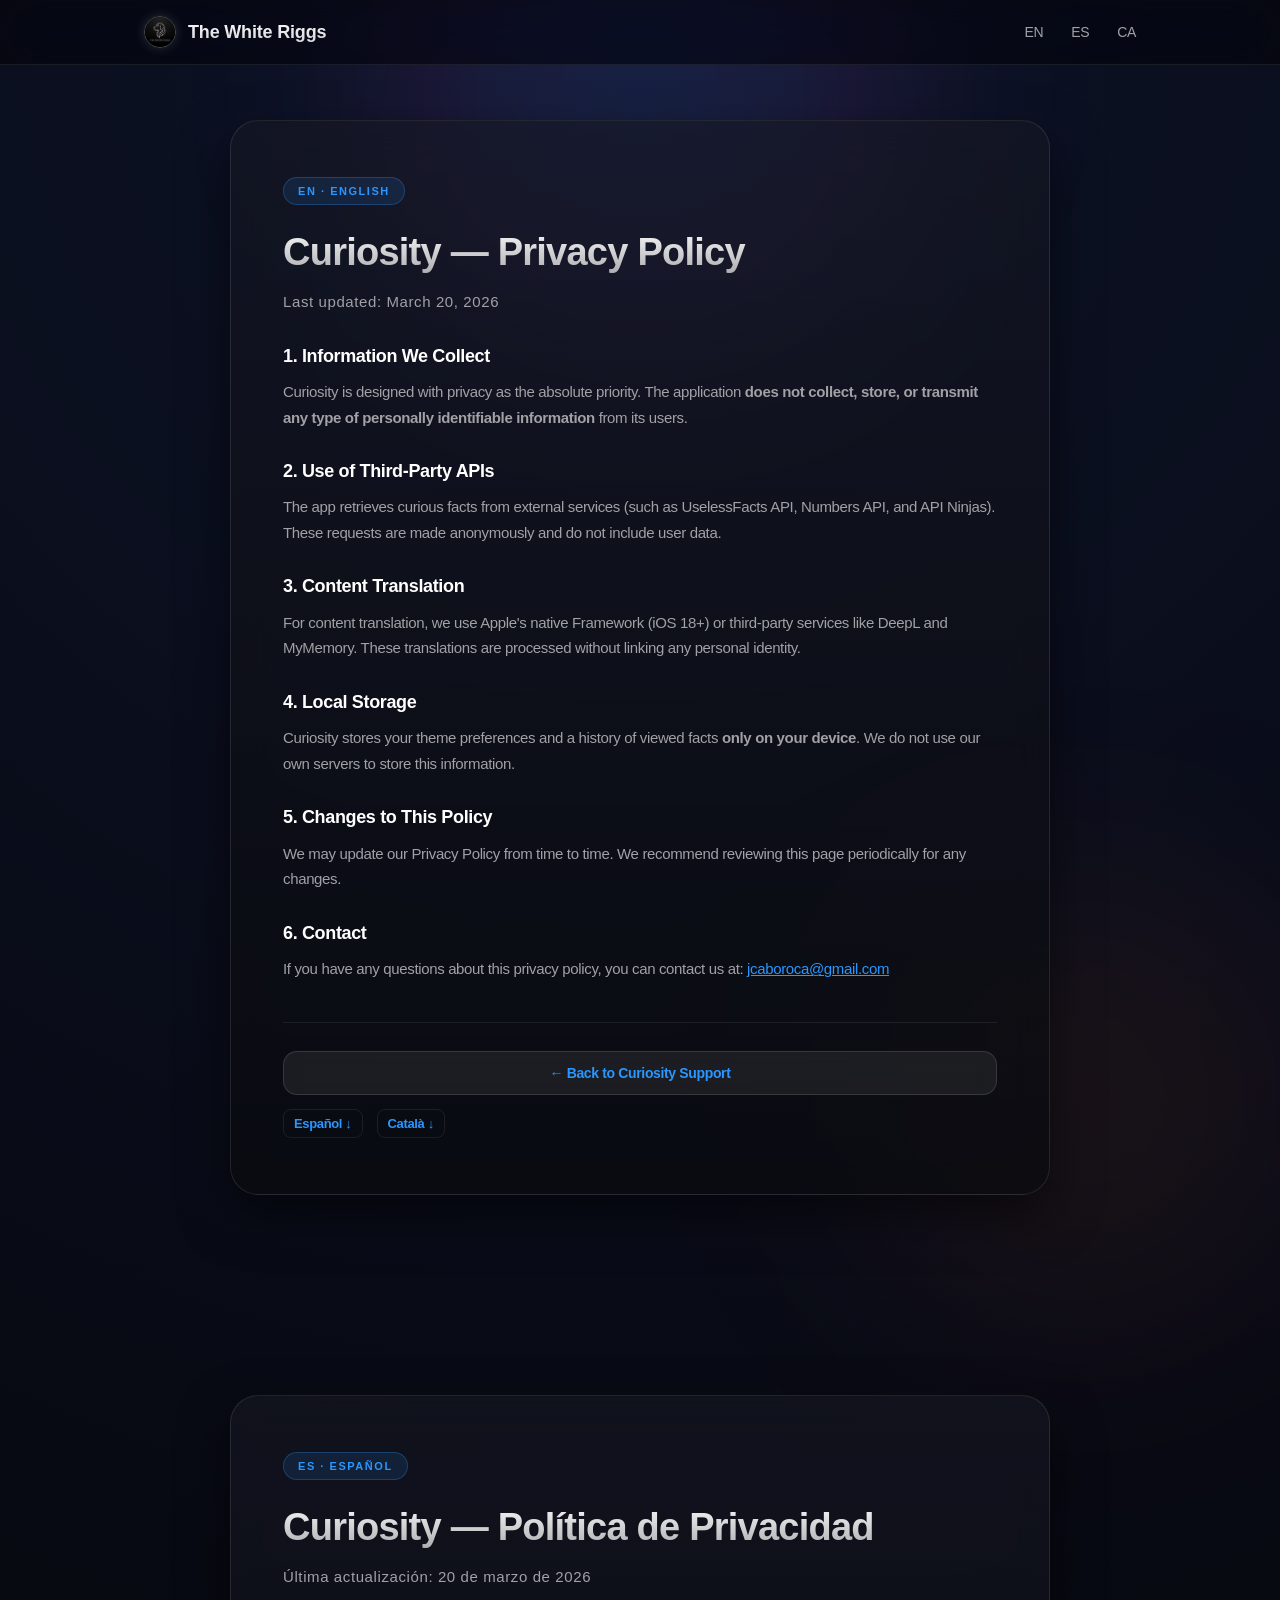
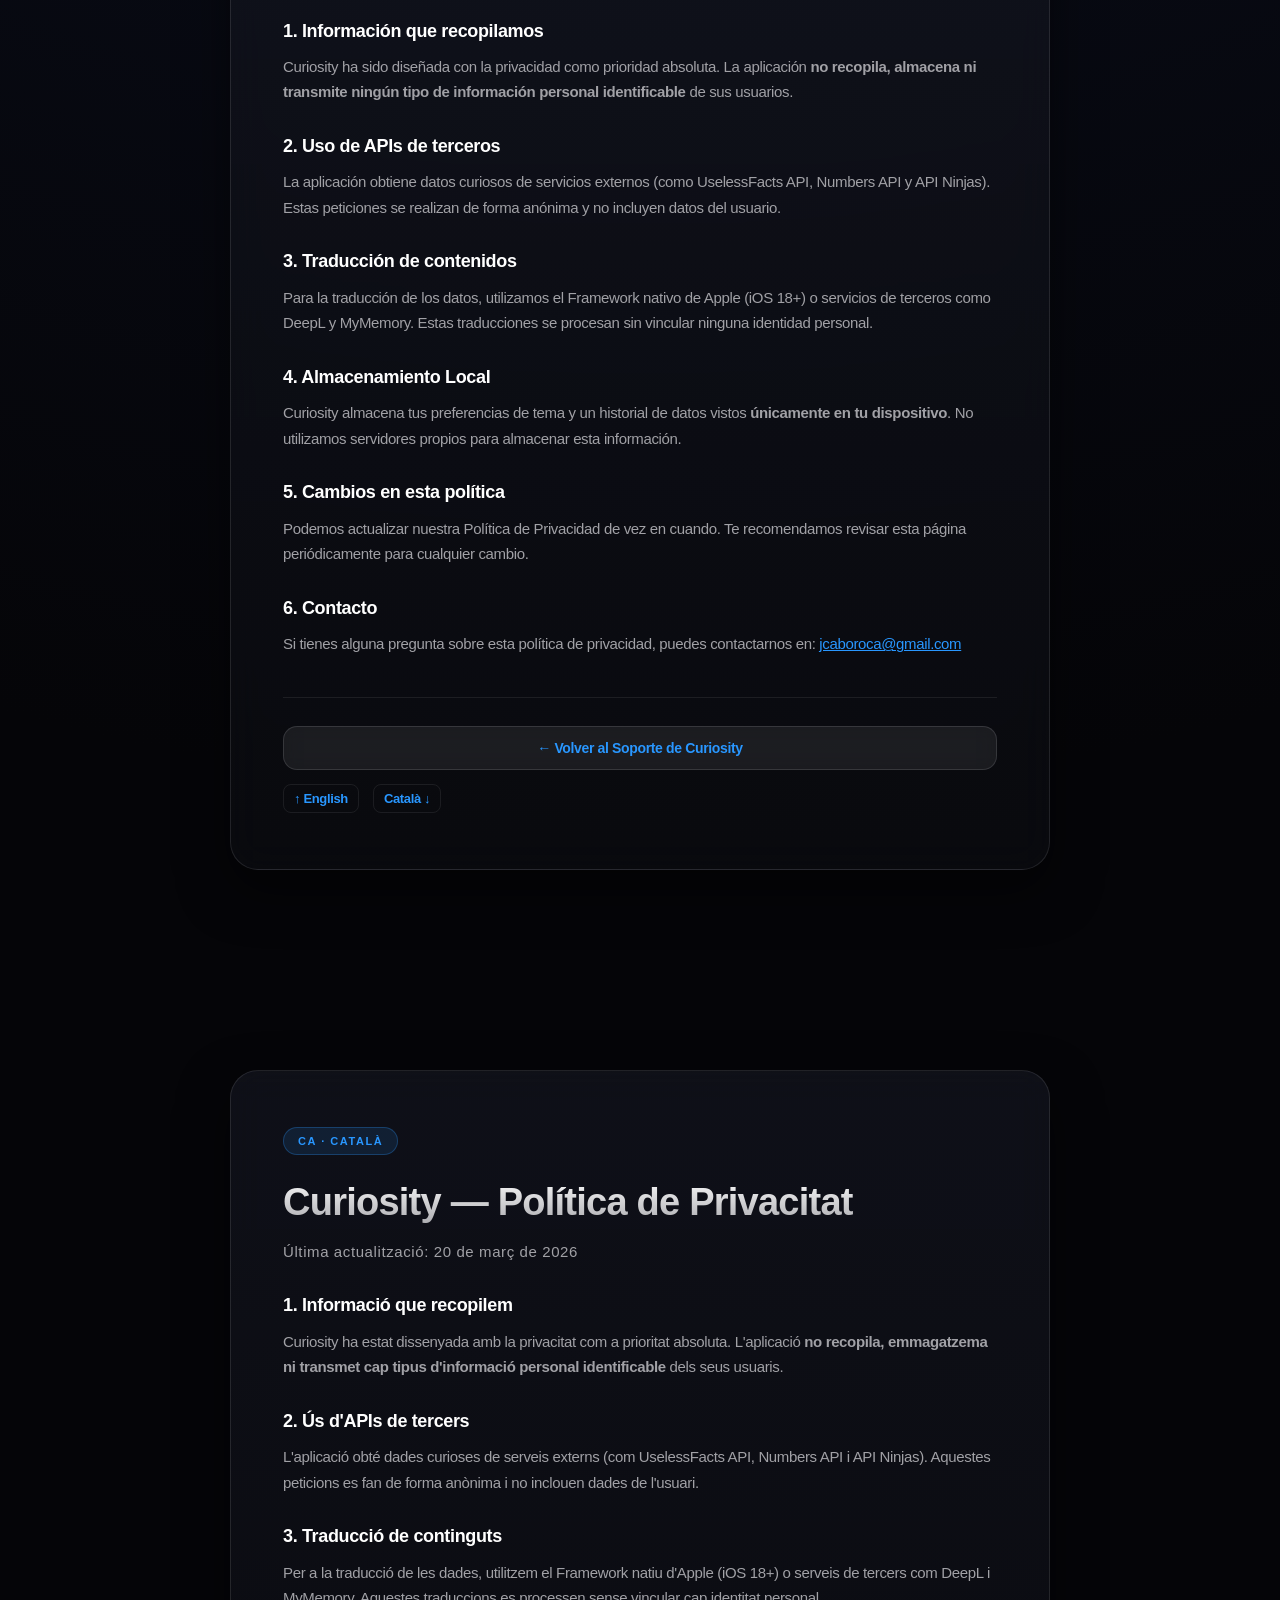
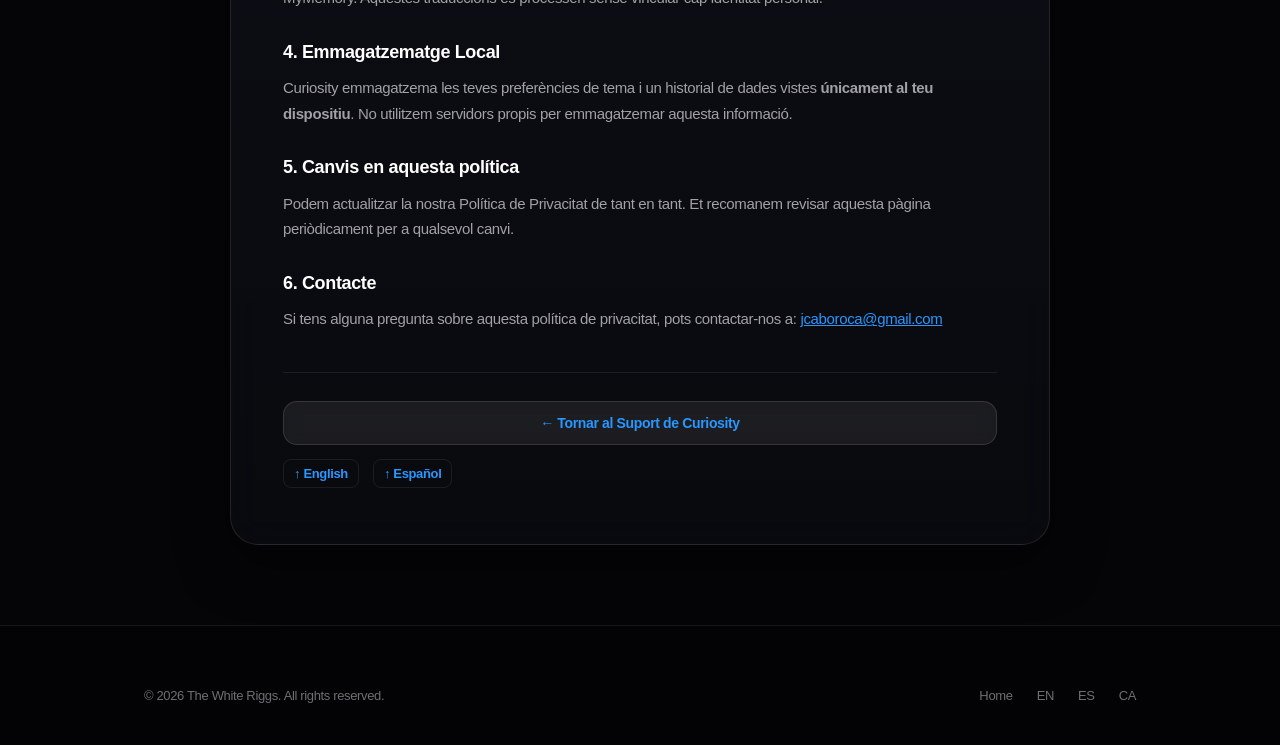
==== privacy/curiosity-privacy.html @ 8bee9579 "feat: migrate Curiosity, GetMeOut & Wyrms support sites into WhiteRiggsWeb - Add Curiosity support i" ====
<!DOCTYPE html>
<html lang="en">
<head>
  <meta charset="UTF-8">
  <meta name="viewport" content="width=device-width, initial-scale=1.0">
  <title>Curiosity — Privacy Policy</title>
  <meta name="description" content="Privacy Policy for Curiosity iOS app — built with privacy first.">
  <link rel="icon" type="image/png" href="../assets/curiosity-icon.png?v=4">
  <link rel="preconnect" href="https://fonts.googleapis.com">
  <link href="https://fonts.googleapis.com/css2?family=Inter:wght@400;600;700;800&display=swap" rel="stylesheet">
  <link rel="stylesheet" href="../styles.css?v=5">
</head>
<body class="body-app body-curiosity">

  <div class="stars-container" aria-hidden="true"></div>

  <header>
    <div class="nav-container">
      <a href="../index.html" class="brand-link">
        <img src="../assets/riggs-logo.png?v=4" alt="Riggs Logo" class="brand-logo-img">
        <span class="brand-title">The White Riggs</span>
      </a>
      <ul class="nav-links">
        <li><a href="../support/curiosity.html">EN</a></li>
        <li><a href="#es">ES</a></li>
        <li><a href="#ca">CA</a></li>
      </ul>
    </div>
  </header>

  <main>
    <!-- ENGLISH -->
    <section id="en" class="app-section container fade-in policy-scroll-target">
      <div class="policy-card">
        <div class="policy-lang-chip">EN · English</div>
        <h1 class="policy-title">Curiosity — Privacy Policy</h1>
        <p class="policy-date">Last updated: March 20, 2026</p>

        <h3>1. Information We Collect</h3>
        <p>Curiosity is designed with privacy as the absolute priority. The application <strong>does not collect, store, or transmit any type of personally identifiable information</strong> from its users.</p>

        <h3>2. Use of Third-Party APIs</h3>
        <p>The app retrieves curious facts from external services (such as UselessFacts API, Numbers API, and API Ninjas). These requests are made anonymously and do not include user data.</p>

        <h3>3. Content Translation</h3>
        <p>For content translation, we use Apple's native Framework (iOS 18+) or third-party services like DeepL and MyMemory. These translations are processed without linking any personal identity.</p>

        <h3>4. Local Storage</h3>
        <p>Curiosity stores your theme preferences and a history of viewed facts <strong>only on your device</strong>. We do not use our own servers to store this information.</p>

        <h3>5. Changes to This Policy</h3>
        <p>We may update our Privacy Policy from time to time. We recommend reviewing this page periodically for any changes.</p>

        <h3>6. Contact</h3>
        <p>If you have any questions about this privacy policy, you can contact us at: <a href="mailto:jcaboroca@gmail.com">jcaboroca@gmail.com</a></p>

        <div class="policy-footer-links">
          <a href="../support/curiosity.html" class="btn btn-secondary">← Back to Curiosity Support</a>
          <a href="#es" class="policy-jump">Español ↓</a>
          <a href="#ca" class="policy-jump">Català ↓</a>
        </div>
      </div>
    </section>

    <!-- ESPAÑOL -->
    <section id="es" class="app-section container fade-in policy-scroll-target">
      <div class="policy-card">
        <div class="policy-lang-chip">ES · Español</div>
        <h1 class="policy-title">Curiosity — Política de Privacidad</h1>
        <p class="policy-date">Última actualización: 20 de marzo de 2026</p>

        <h3>1. Información que recopilamos</h3>
        <p>Curiosity ha sido diseñada con la privacidad como prioridad absoluta. La aplicación <strong>no recopila, almacena ni transmite ningún tipo de información personal identificable</strong> de sus usuarios.</p>

        <h3>2. Uso de APIs de terceros</h3>
        <p>La aplicación obtiene datos curiosos de servicios externos (como UselessFacts API, Numbers API y API Ninjas). Estas peticiones se realizan de forma anónima y no incluyen datos del usuario.</p>

        <h3>3. Traducción de contenidos</h3>
        <p>Para la traducción de los datos, utilizamos el Framework nativo de Apple (iOS 18+) o servicios de terceros como DeepL y MyMemory. Estas traducciones se procesan sin vincular ninguna identidad personal.</p>

        <h3>4. Almacenamiento Local</h3>
        <p>Curiosity almacena tus preferencias de tema y un historial de datos vistos <strong>únicamente en tu dispositivo</strong>. No utilizamos servidores propios para almacenar esta información.</p>

        <h3>5. Cambios en esta política</h3>
        <p>Podemos actualizar nuestra Política de Privacidad de vez en cuando. Te recomendamos revisar esta página periódicamente para cualquier cambio.</p>

        <h3>6. Contacto</h3>
        <p>Si tienes alguna pregunta sobre esta política de privacidad, puedes contactarnos en: <a href="mailto:jcaboroca@gmail.com">jcaboroca@gmail.com</a></p>

        <div class="policy-footer-links">
          <a href="../support/curiosity-es.html" class="btn btn-secondary">← Volver al Soporte de Curiosity</a>
          <a href="#en" class="policy-jump">↑ English</a>
          <a href="#ca" class="policy-jump">Català ↓</a>
        </div>
      </div>
    </section>

    <!-- CATALÀ -->
    <section id="ca" class="app-section container fade-in policy-scroll-target">
      <div class="policy-card">
        <div class="policy-lang-chip">CA · Català</div>
        <h1 class="policy-title">Curiosity — Política de Privacitat</h1>
        <p class="policy-date">Última actualització: 20 de març de 2026</p>

        <h3>1. Informació que recopilem</h3>
        <p>Curiosity ha estat dissenyada amb la privacitat com a prioritat absoluta. L'aplicació <strong>no recopila, emmagatzema ni transmet cap tipus d'informació personal identificable</strong> dels seus usuaris.</p>

        <h3>2. Ús d'APIs de tercers</h3>
        <p>L'aplicació obté dades curioses de serveis externs (com UselessFacts API, Numbers API i API Ninjas). Aquestes peticions es fan de forma anònima i no inclouen dades de l'usuari.</p>

        <h3>3. Traducció de continguts</h3>
        <p>Per a la traducció de les dades, utilitzem el Framework natiu d'Apple (iOS 18+) o serveis de tercers com DeepL i MyMemory. Aquestes traduccions es processen sense vincular cap identitat personal.</p>

        <h3>4. Emmagatzematge Local</h3>
        <p>Curiosity emmagatzema les teves preferències de tema i un historial de dades vistes <strong>únicament al teu dispositiu</strong>. No utilitzem servidors propis per emmagatzemar aquesta informació.</p>

        <h3>5. Canvis en aquesta política</h3>
        <p>Podem actualitzar la nostra Política de Privacitat de tant en tant. Et recomanem revisar aquesta pàgina periòdicament per a qualsevol canvi.</p>

        <h3>6. Contacte</h3>
        <p>Si tens alguna pregunta sobre aquesta política de privacitat, pots contactar-nos a: <a href="mailto:jcaboroca@gmail.com">jcaboroca@gmail.com</a></p>

        <div class="policy-footer-links">
          <a href="../support/curiosity-ca.html" class="btn btn-secondary">← Tornar al Suport de Curiosity</a>
          <a href="#en" class="policy-jump">↑ English</a>
          <a href="#es" class="policy-jump">↑ Español</a>
        </div>
      </div>
    </section>
  </main>

  <footer>
    <div class="container footer-content">
      <div>&copy; 2026 The White Riggs. All rights reserved.</div>
      <ul class="footer-links">
        <li><a href="../index.html">Home</a></li>
        <li><a href="#en">EN</a></li>
        <li><a href="#es">ES</a></li>
        <li><a href="#ca">CA</a></li>
      </ul>
    </div>
  </footer>

  <script src="../script.js?v=5"></script>
</body>
</html>
---- styles.css ----
/* Modern Apple High-End Dark Mesh Design System */
:root {
  --bg-primary: #050508;
  --bg-secondary: #0c0d12;
  --text-primary: #f5f5f7;
  --text-secondary: #a1a1a6;
  --text-muted: #6e6e73;
  --apple-blue: #2997ff;
  --apple-purple: #bf5af2;
  --font-family: -apple-system, BlinkMacSystemFont, "SF Pro Display", "SF Pro Text", "Helvetica Neue", Helvetica, Arial, sans-serif;
  --max-width: 1040px;
  --radius-card: 28px;
  --radius-btn: 14px;
  --transition: all 0.4s cubic-bezier(0.16, 1, 0.3, 1);
}

* {
  margin: 0;
  padding: 0;
  box-sizing: border-box;
  -webkit-font-smoothing: antialiased;
  -moz-osx-font-smoothing: grayscale;
}

html {
  scroll-behavior: smooth;
  background-color: var(--bg-primary);
  color: var(--text-primary);
  font-family: var(--font-family);
}

body {
  overflow-x: hidden;
  line-height: 1.47059;
  font-weight: 400;
  letter-spacing: -0.022em;
  position: relative;
  background: radial-gradient(circle at 50% 0%, #151828 0%, #050508 70%);
  min-height: 100vh;
}

/* Ambient Background Lights & Gradients */
body::before {
  content: "";
  position: absolute;
  top: -200px;
  left: 50%;
  transform: translateX(-50%);
  width: 800px;
  height: 600px;
  background: radial-gradient(circle, rgba(41, 151, 255, 0.15) 0%, rgba(191, 90, 242, 0.1) 40%, transparent 70%);
  filter: blur(80px);
  pointer-events: none;
  z-index: 0;
}

body::after {
  content: "";
  position: absolute;
  top: 800px;
  right: -100px;
  width: 600px;
  height: 600px;
  background: radial-gradient(circle, rgba(255, 159, 10, 0.08) 0%, rgba(255, 69, 58, 0.05) 50%, transparent 70%);
  filter: blur(100px);
  pointer-events: none;
  z-index: 0;
}

/* Header Glassmorphism */
header {
  position: fixed;
  top: 0;
  left: 0;
  width: 100%;
  z-index: 100;
  background: rgba(5, 5, 8, 0.65);
  backdrop-filter: saturate(180%) blur(24px);
  -webkit-backdrop-filter: saturate(180%) blur(24px);
  border-bottom: 1px solid rgba(255, 255, 255, 0.08);
  transition: var(--transition);
}

.nav-container {
  max-width: var(--max-width);
  margin: 0 auto;
  padding: 0 24px;
  height: 64px;
  display: flex;
  justify-content: space-between;
  align-items: center;
}

.brand-link {
  display: flex;
  align-items: center;
  gap: 12px;
  text-decoration: none;
  color: var(--text-primary);
}

.brand-logo-img {
  width: 32px;
  height: 32px;
  border-radius: 50%;
  object-fit: cover;
  border: 1px solid rgba(255, 255, 255, 0.25);
  box-shadow: 0 0 12px rgba(255, 255, 255, 0.15);
}

.brand-title {
  font-size: 18px;
  font-weight: 600;
  letter-spacing: -0.01em;
  background: linear-gradient(180deg, #ffffff 0%, #d1d1d6 100%);
  -webkit-background-clip: text;
  -webkit-text-fill-color: transparent;
}

.nav-links {
  display: flex;
  gap: 28px;
  list-style: none;
}

.nav-links a {
  color: var(--text-secondary);
  text-decoration: none;
  font-size: 14px;
  font-weight: 500;
  transition: var(--transition);
}

.nav-links a:hover {
  color: var(--text-primary);
  text-shadow: 0 0 8px rgba(255, 255, 255, 0.4);
}

/* Container */
.container {
  max-width: var(--max-width);
  margin: 0 auto;
  padding: 0 24px;
  position: relative;
  z-index: 1;
}

/* Hero Section */
.hero {
  padding-top: 190px;
  padding-bottom: 90px;
  text-align: center;
}

.hero-badge {
  display: inline-flex;
  align-items: center;
  gap: 8px;
  padding: 8px 20px;
  background: rgba(255, 255, 255, 0.06);
  border: 1px solid rgba(255, 255, 255, 0.12);
  border-radius: 980px;
  font-size: 13px;
  font-weight: 600;
  color: #e5e5ea;
  margin-bottom: 28px;
  text-transform: uppercase;
  letter-spacing: 0.08em;
  box-shadow: 0 4px 20px rgba(0, 0, 0, 0.3), inset 0 1px 0 rgba(255, 255, 255, 0.2);
  backdrop-filter: blur(10px);
}

.hero-badge::before {
  content: "";
  width: 7px;
  height: 7px;
  border-radius: 50%;
  background: var(--apple-blue);
  box-shadow: 0 0 8px var(--apple-blue);
}

.hero-title {
  font-size: clamp(48px, 7.5vw, 76px);
  font-weight: 800;
  letter-spacing: -0.035em;
  line-height: 1.04;
  background: linear-gradient(180deg, #ffffff 30%, #8e8e93 100%);
  -webkit-background-clip: text;
  -webkit-text-fill-color: transparent;
  margin-bottom: 24px;
  text-shadow: 0 20px 40px rgba(0,0,0,0.5);
}

.hero-subtitle {
  font-size: clamp(20px, 3.2vw, 26px);
  color: var(--text-secondary);
  font-weight: 400;
  max-width: 680px;
  margin: 0 auto 40px auto;
  line-height: 1.4;
}

/* Apps Section & Grid */
.apps-section {
  padding: 40px 0 120px 0;
}

.section-title {
  font-size: 38px;
  font-weight: 700;
  letter-spacing: -0.02em;
  margin-bottom: 56px;
  text-align: center;
  background: linear-gradient(180deg, #ffffff 0%, #a1a1a6 100%);
  -webkit-background-clip: text;
  -webkit-text-fill-color: transparent;
}

.apps-grid {
  display: grid;
  grid-template-columns: repeat(auto-fit, minmax(310px, 1fr));
  gap: 32px;
}

/* Premium Card Design with Dynamic Glows */
.app-card {
  background: linear-gradient(145deg, rgba(28, 30, 42, 0.6) 0%, rgba(14, 15, 22, 0.7) 100%);
  border: 1px solid rgba(255, 255, 255, 0.1);
  border-radius: var(--radius-card);
  padding: 36px 32px;
  display: flex;
  flex-direction: column;
  justify-content: space-between;
  transition: var(--transition);
  position: relative;
  overflow: hidden;
  backdrop-filter: blur(16px);
  -webkit-backdrop-filter: blur(16px);
  box-shadow: 0 12px 32px rgba(0, 0, 0, 0.4);
}

.app-card::before {
  content: "";
  position: absolute;
  top: 0;
  left: 0;
  right: 0;
  height: 1px;
  background: linear-gradient(90deg, transparent, rgba(255, 255, 255, 0.25), transparent);
}

/* Card Specific Ambient Glows */
.app-card-curiosity:hover {
  border-color: rgba(41, 151, 255, 0.4);
  box-shadow: 0 20px 50px rgba(0, 0, 0, 0.6), 0 0 40px rgba(41, 151, 255, 0.25);
  transform: translateY(-8px);
}

.app-card-getmeout:hover {
  border-color: rgba(48, 209, 88, 0.4);
  box-shadow: 0 20px 50px rgba(0, 0, 0, 0.6), 0 0 40px rgba(48, 209, 88, 0.25);
  transform: translateY(-8px);
}

.app-card-wyrms:hover {
  border-color: rgba(255, 159, 10, 0.4);
  box-shadow: 0 20px 50px rgba(0, 0, 0, 0.6), 0 0 40px rgba(255, 159, 10, 0.25);
  transform: translateY(-8px);
}

.app-card-top {
  display: flex;
  flex-direction: column;
}

.app-header {
  display: flex;
  align-items: center;
  gap: 20px;
  margin-bottom: 24px;
}

.app-icon {
  width: 72px;
  height: 72px;
  border-radius: 18px;
  object-fit: cover;
  box-shadow: 0 10px 24px rgba(0, 0, 0, 0.5);
  border: 1px solid rgba(255, 255, 255, 0.15);
  flex-shrink: 0;
  transition: var(--transition);
}

.app-card:hover .app-icon {
  transform: scale(1.05);
}

.app-title-group h3 {
  font-size: 24px;
  font-weight: 700;
  letter-spacing: -0.015em;
  line-height: 1.25;
  color: #ffffff;
}

.app-category {
  font-size: 12px;
  color: var(--text-secondary);
  margin-top: 4px;
  text-transform: uppercase;
  letter-spacing: 0.06em;
  font-weight: 600;
}

.app-description {
  color: var(--text-secondary);
  font-size: 15px;
  line-height: 1.6;
  margin-bottom: 32px;
}

/* Action Buttons */
.app-actions {
  display: grid;
  grid-template-columns: 1fr 1fr;
  gap: 12px;
  width: 100%;
}

.btn {
  display: inline-flex;
  align-items: center;
  justify-content: center;
  gap: 8px;
  height: 44px;
  padding: 0 16px;
  border-radius: var(--radius-btn);
  font-size: 14px;
  font-weight: 600;
  text-decoration: none;
  white-space: nowrap;
  transition: var(--transition);
  box-sizing: border-box;
  width: 100%;
}

.btn-primary {
  background: linear-gradient(180deg, #0077ed 0%, #0066cc 100%);
  color: #ffffff;
  box-shadow: 0 4px 14px rgba(0, 119, 237, 0.35), inset 0 1px 0 rgba(255, 255, 255, 0.3);
  border: 1px solid rgba(255, 255, 255, 0.1);
}

.btn-primary:hover {
  background: linear-gradient(180deg, #0082fc 0%, #0071e3 100%);
  transform: translateY(-2px);
  box-shadow: 0 6px 20px rgba(0, 119, 237, 0.5), inset 0 1px 0 rgba(255, 255, 255, 0.4);
}

.btn-secondary {
  background: rgba(255, 255, 255, 0.07);
  color: var(--text-primary);
  border: 1px solid rgba(255, 255, 255, 0.12);
  backdrop-filter: blur(8px);
}

.btn-secondary:hover {
  background: rgba(255, 255, 255, 0.15);
  border-color: rgba(255, 255, 255, 0.25);
  transform: translateY(-2px);
  box-shadow: 0 6px 16px rgba(0, 0, 0, 0.3);
}

.btn-disabled {
  background: rgba(255, 255, 255, 0.04);
  color: var(--text-muted);
  border: 1px solid rgba(255, 255, 255, 0.06);
  cursor: not-allowed;
}

/* About Section */
.about-section {
  padding: 110px 0;
  text-align: center;
  border-top: 1px solid rgba(255, 255, 255, 0.08);
}

.about-card {
  background: linear-gradient(180deg, rgba(22, 24, 35, 0.6) 0%, rgba(10, 11, 16, 0.8) 100%);
  border: 1px solid rgba(255, 255, 255, 0.12);
  border-radius: var(--radius-card);
  padding: 64px 40px;
  max-width: 760px;
  margin: 0 auto;
  backdrop-filter: blur(20px);
  box-shadow: 0 20px 50px rgba(0, 0, 0, 0.5), inset 0 1px 0 rgba(255, 255, 255, 0.15);
}

.about-avatar {
  width: 104px;
  height: 104px;
  border-radius: 50%;
  margin: 0 auto 28px auto;
  object-fit: cover;
  border: 2px solid rgba(255, 255, 255, 0.25);
  box-shadow: 0 0 40px rgba(255, 255, 255, 0.2);
}

.about-quote {
  font-size: 21px;
  line-height: 1.55;
  color: #f5f5f7;
  font-weight: 300;
  margin-bottom: 28px;
}

.about-author {
  font-size: 13px;
  color: var(--apple-blue);
  letter-spacing: 0.1em;
  text-transform: uppercase;
  font-weight: 700;
}

/* Footer */
footer {
  padding: 60px 0 40px 0;
  border-top: 1px solid rgba(255, 255, 255, 0.08);
  color: var(--text-muted);
  font-size: 13px;
  background: #030305;
}

.footer-content {
  display: flex;
  justify-content: space-between;
  align-items: center;
  flex-wrap: wrap;
  gap: 20px;
}

.footer-links {
  display: flex;
  gap: 24px;
  list-style: none;
}

.footer-links a {
  color: var(--text-muted);
  text-decoration: none;
  transition: var(--transition);
}

.footer-links a:hover {
  color: var(--text-secondary);
}

/* Scroll Animations */
.fade-in {
  opacity: 0;
  transform: translateY(24px);
  transition: opacity 0.8s ease-out, transform 0.8s ease-out;
}

.fade-in.visible {
  opacity: 1;
  transform: translateY(0);
}

@media (max-width: 768px) {
  .hero-title {
    font-size: 42px;
  }
  .apps-grid {
    grid-template-columns: 1fr;
  }
  .footer-content {
    flex-direction: column;
    text-align: center;
  }
}

/* ============================================================
   2. APP-SPECIFIC PAGES (hybrid integration)
   ============================================================ */

/* --- Shared app page body helpers --- */
.body-app {
  min-height: 100vh;
  position: relative;
}

.body-app header {
  position: fixed;
}

.app-badge {
  display: inline-flex;
  align-items: center;
  gap: 8px;
  padding: 7px 18px;
  border-radius: 980px;
  font-size: 12px;
  font-weight: 700;
  letter-spacing: 0.08em;
  text-transform: uppercase;
  margin-bottom: 24px;
  border: 1px solid rgba(255,255,255,0.12);
  background: rgba(255,255,255,0.05);
  backdrop-filter: blur(8px);
}
.app-badge-curiosity { color: #a5c9ff; border-color: rgba(41,151,255,0.35); background: rgba(41,151,255,0.08); }

/* --- Shared generic app hero (Curiosity uses it) --- */
.app-hero { padding-top: 150px; padding-bottom: 80px; }
.app-hero-grid {
  display: grid;
  grid-template-columns: 1.1fr 0.9fr;
  gap: 60px;
  align-items: center;
}
.app-hero-title {
  font-size: clamp(40px, 5.5vw, 64px);
  font-weight: 800;
  letter-spacing: -0.03em;
  line-height: 1.05;
  margin-bottom: 20px;
  background: linear-gradient(180deg,#fff 30%, #9a9aa0 100%);
  -webkit-background-clip: text;
  -webkit-text-fill-color: transparent;
}
.accent-curiosity {
  background: linear-gradient(180deg,#6eb7ff,#2997ff);
  -webkit-background-clip: text;
  -webkit-text-fill-color: transparent;
}
.app-hero-subtitle {
  font-size: 19px;
  color: var(--text-secondary);
  line-height: 1.5;
  margin-bottom: 32px;
  max-width: 600px;
}
.app-hero-actions {
  display: flex;
  gap: 16px;
  align-items: center;
  flex-wrap: wrap;
}
.app-store-link img { height: 48px; transition: transform 0.3s; }
.app-store-link:hover img { transform: translateY(-2px); }
.app-float-img {
  width: 100%;
  max-width: 460px;
  border-radius: 32px;
  box-shadow: 0 30px 70px rgba(0,0,0,0.55), 0 0 50px rgba(41,151,255,0.18);
  animation: app-float 6s ease-in-out infinite;
}
@keyframes app-float {
  0%,100% { transform: translateY(0); }
  50% { transform: translateY(-16px); }
}
.app-hero-media { display:flex; justify-content:center; }

/* --- Shared generic app sections --- */
.app-section { padding: 80px 0; }
.btn-large { height: 52px; padding: 0 28px; font-size: 15px; }
.features-grid-wide { grid-template-columns: repeat(auto-fit, minmax(280px, 1fr)); gap: 20px; }

.feature-card {
  background: linear-gradient(145deg, rgba(28,30,42,0.55), rgba(14,15,22,0.65));
  border: 1px solid rgba(255,255,255,0.08);
  border-radius: 22px;
  padding: 28px 24px;
  backdrop-filter: blur(14px);
  -webkit-backdrop-filter: blur(14px);
  transition: transform 0.35s ease, border-color 0.35s ease, box-shadow 0.35s ease;
}
.feature-card:hover { transform: translateY(-6px); border-color: rgba(255,255,255,0.18); }
.feature-card h3 { font-size: 19px; font-weight: 700; margin-bottom: 10px; letter-spacing:-0.01em; }
.feature-card p { color: var(--text-secondary); font-size: 14.5px; line-height: 1.6; }
.feature-card-curiosity h3 { color: #6eb7ff; }
.feature-card-curiosity:hover { box-shadow: 0 18px 40px rgba(0,0,0,0.5), 0 0 30px rgba(41,151,255,0.18); border-color: rgba(41,151,255,0.35); }

/* --- Shared support panel --- */
.support-panel {
  max-width: 760px;
  margin: 0 auto;
  text-align: center;
  background: linear-gradient(180deg, rgba(22,24,35,0.6), rgba(10,11,16,0.75));
  border: 1px solid rgba(255,255,255,0.1);
  border-radius: 28px;
  padding: 60px 44px;
  backdrop-filter: blur(18px);
  box-shadow: 0 20px 50px rgba(0,0,0,0.5), inset 0 1px 0 rgba(255,255,255,0.1);
}
.support-lead {
  font-size: 17px;
  color: var(--text-secondary);
  margin-bottom: 32px;
  line-height: 1.6;
}
.support-note { margin-top: 24px; color: var(--text-muted); font-size: 13px; letter-spacing: 0.02em; }

/* ============================================================
   3. CURIOSITY — stars background + demo widget
   ============================================================ */

.body-curiosity {
  background: radial-gradient(circle at 50% 0%, #0d1328 0%, #050508 60%);
}
.stars-container {
  position: fixed;
  inset: 0;
  z-index: -1;
  pointer-events: none;
  background: radial-gradient(ellipse at center, #0f1220 0%, #05070a 100%);
  overflow: hidden;
}
.stars-container::after {
  content: "";
  position: absolute;
  inset: 0;
  background-image:
    radial-gradient(1px 1px at 20px 30px, #fff, rgba(0,0,0,0)),
    radial-gradient(1px 1px at 40px 70px, #fff, rgba(0,0,0,0)),
    radial-gradient(1px 1px at 50px 160px, #fff, rgba(0,0,0,0)),
    radial-gradient(2px 2px at 80px 120px, #fff, rgba(0,0,0,0)),
    radial-gradient(2px 2px at 110px 40px, #fff, rgba(0,0,0,0)),
    radial-gradient(1.5px 1.5px at 190px 10px, #fff, rgba(0,0,0,0)),
    radial-gradient(1px 1px at 150px 90px, #bcd9ff, rgba(0,0,0,0)),
    radial-gradient(1.5px 1.5px at 30px 130px, #ffd68a, rgba(0,0,0,0));
  background-repeat: repeat;
  background-size: 200px 200px;
  opacity: 0.35;
  animation: move-stars 120s linear infinite;
}
@keyframes move-stars {
  from { transform: translateY(0); }
  to { transform: translateY(-200px); }
}

/* Curiosity demo widget */
.demo-widget {
  background: rgba(255,255,255,0.05);
  backdrop-filter: blur(20px);
  -webkit-backdrop-filter: blur(20px);
  border: 1px solid rgba(255,255,255,0.1);
  border-left: 6px solid var(--apple-blue);
  border-radius: 26px;
  padding: 30px 26px;
  min-height: 140px;
  display: flex;
  align-items: center;
  justify-content: center;
  box-shadow: 0 20px 40px -10px rgba(0,0,0,0.5), 0 0 40px rgba(41,151,255,0.08);
  margin-bottom: 28px;
  max-width: 100%;
  position: relative;
  overflow: hidden;
}
#fact-text {
  font-family: 'Outfit', system-ui, sans-serif;
  font-size: 22px;
  line-height: 1.35;
  font-weight: 700;
  text-align: center;
  color: #fff;
  transition: opacity 0.5s ease;
  text-shadow: 0 2px 10px rgba(0,0,0,0.3);
}
#fact-text.fade-out { opacity: 0; }

/* Language switch pills in nav */
.lang-switch {
  font-size: 12px !important;
  font-weight: 700 !important;
  letter-spacing: 0.04em;
  padding: 4px 10px !important;
  border: 1px solid rgba(255,255,255,0.14);
  border-radius: 8px;
  background: rgba(255,255,255,0.05);
  margin-left: 6px;
}

/* ============================================================
   4. PRIVACY POLICY PAGES (shared layout, themed)
   ============================================================ */

.policy-card {
  max-width: 820px;
  margin: 0 auto;
  background: linear-gradient(180deg, rgba(22,24,35,0.6), rgba(10,11,16,0.8));
  border: 1px solid rgba(255,255,255,0.1);
  border-radius: 28px;
  padding: 56px 52px;
  backdrop-filter: blur(18px);
  -webkit-backdrop-filter: blur(18px);
  box-shadow: 0 20px 50px rgba(0,0,0,0.5);
}
.policy-scroll-target { padding-top: 120px; }
.policy-lang-chip {
  display: inline-block;
  padding: 5px 14px;
  border-radius: 999px;
  font-size: 11px;
  font-weight: 700;
  letter-spacing: 0.14em;
  text-transform: uppercase;
  color: var(--apple-blue);
  background: rgba(41,151,255,0.12);
  border: 1px solid rgba(41,151,255,0.28);
  margin-bottom: 20px;
}
.policy-title {
  font-size: 38px;
  font-weight: 800;
  letter-spacing: -0.02em;
  margin-bottom: 8px;
  background: linear-gradient(180deg,#fff,#a1a1a6);
  -webkit-background-clip: text;
  -webkit-text-fill-color: transparent;
}
.policy-date { color: var(--text-muted); font-size: 13px; margin-bottom: 36px; letter-spacing:0.04em; }
.policy-card h3 {
  font-size: 18px;
  font-weight: 700;
  margin-top: 28px;
  margin-bottom: 10px;
  color: #fff;
}
.policy-card p {
  color: var(--text-secondary);
  font-size: 15px;
  line-height: 1.7;
  margin-bottom: 4px;
}
.policy-card a { color: var(--apple-blue); }
.policy-footer-links {
  margin-top: 40px;
  padding-top: 28px;
  border-top: 1px solid rgba(255,255,255,0.08);
  display: flex;
  gap: 14px;
  align-items: center;
  flex-wrap: wrap;
}
.policy-jump {
  color: var(--text-secondary);
  text-decoration: none;
  font-size: 13px;
  font-weight: 600;
  padding: 4px 10px;
  border-radius: 8px;
  border: 1px solid rgba(255,255,255,0.08);
  transition: all 0.2s;
}
.policy-jump:hover { color: #fff; border-color: rgba(255,255,255,0.2); }

/* ============================================================
   5. GETMEOUT — light cream theme + liquid blobs + glass cards
   ============================================================ */

.body-getmeout {
  background: #F8F5F0;
  color: #2D2926;
}

/* Liquid background */
.liquid-bg {
  position: fixed;
  inset: 0;
  z-index: -1;
  overflow: hidden;
  pointer-events: none;
}
.blob {
  position: absolute;
  width: 800px;
  height: 800px;
  background: radial-gradient(circle, rgba(255,184,77,0.15) 0%, transparent 70%);
  filter: blur(80px);
  opacity: 0.6;
  transition: transform 0.6s cubic-bezier(0.16,1,0.3,1);
  will-change: transform;
}
.blob-1 { top:-300px; right:-200px; background: radial-gradient(circle, rgba(255,184,77,0.2) 0%, transparent 70%); }
.blob-2 { bottom:-300px; left:-200px; background: radial-gradient(circle, rgba(109,91,255,0.08) 0%, transparent 70%); }
.blob-3 { top:30%; left:20%; width:500px; height:500px; background: radial-gradient(circle, rgba(255,255,255,1) 0%, transparent 70%); }
.noise-overlay {
  position: absolute;
  inset: 0;
  filter: url(#noise);
  opacity: 0.12;
  pointer-events: none;
}

/* Header / footer light variants */
.header-light {
  background: rgba(248,245,240,0.65);
  border-bottom: 1px solid rgba(45,41,38,0.06);
  backdrop-filter: saturate(180%) blur(24px);
  -webkit-backdrop-filter: saturate(180%) blur(24px);
}
.brand-link-light { color: #2D2926; }
.brand-title-light {
  background: linear-gradient(180deg,#2D2926 0%, #6b645f 100%);
  -webkit-background-clip: text;
  -webkit-text-fill-color: transparent;
}
.nav-links-light a { color: rgba(45,41,38,0.7); }
.nav-links-light a:hover { color: #2D2926; text-shadow: 0 0 0 transparent; }

.lang-toggle-inline {
  display: inline-flex;
  gap: 2px;
  background: rgba(255,255,255,0.7);
  border: 0.5px solid rgba(45,41,38,0.08);
  padding: 3px;
  border-radius: 12px;
  box-shadow: 0 8px 20px rgba(45,41,38,0.05);
  backdrop-filter: blur(14px);
}
.lang-btn {
  background: none;
  border: none;
  color: rgba(45,41,38,0.5);
  font-family: -apple-system, BlinkMacSystemFont, sans-serif;
  font-weight: 700;
  font-size: 11px;
  letter-spacing: 0.05em;
  padding: 6px 13px;
  border-radius: 9px;
  cursor: pointer;
  transition: all 0.25s;
}
.lang-btn.active {
  background: #FFB84D;
  color: #fff;
  box-shadow: 0 4px 12px rgba(255,184,77,0.4);
}

/* Hero GetMeOut */
.gmo-main { max-width: 1120px; margin: 0 auto; padding: 0 24px; }
.gmo-hero {
  padding: 170px 0 110px;
  text-align: center;
}
.gmo-icon-wrap {
  position: relative;
  display: inline-block;
  margin-bottom: 36px;
}
.gmo-icon {
  width: 150px;
  height: 150px;
  border-radius: 40px;
  box-shadow: 0 30px 60px rgba(45,41,38,0.18), 0 0 30px rgba(255,184,77,0.1);
  display: block;
}
.gmo-icon-shine {
  position: absolute;
  inset: 0;
  background: linear-gradient(135deg, transparent 45%, rgba(255,255,255,0.42) 50%, transparent 55%);
  border-radius: 40px;
  pointer-events: none;
}
.gmo-title {
  font-family: 'Instrument Serif', serif;
  font-weight: 400;
  font-size: clamp(56px, 8vw, 96px);
  line-height: 0.85;
  margin-bottom: 18px;
  background: linear-gradient(to bottom, #2D2926, rgba(45,41,38,0.5));
  -webkit-background-clip: text;
  -webkit-text-fill-color: transparent;
}
.gmo-tagline {
  font-size: 1.3rem;
  color: rgba(45,41,38,0.55);
  margin-bottom: 48px;
  max-width: 600px;
  margin-left: auto;
  margin-right: auto;
}
.gmo-download {
  display: inline-flex;
  align-items: center;
  gap: 12px;
  background: #2D2926;
  color: #fff;
  padding: 17px 36px;
  border-radius: 20px;
  font-weight: 700;
  text-decoration: none;
  font-size: 1rem;
  transition: transform 0.3s cubic-bezier(0.2,0,0,1), box-shadow 0.3s, background 0.3s;
}
.gmo-download:hover {
  transform: translateY(-4px) scale(1.02);
  background: #000;
  box-shadow: 0 18px 36px rgba(45,41,38,0.2);
}

.gmo-section { padding: 70px 0 110px; }
.gmo-section-title {
  font-family: 'Instrument Serif', serif;
  font-weight: 400;
  font-size: clamp(40px, 6vw, 60px);
  text-align: center;
  margin-bottom: 52px;
  color: #2D2926;
}

/* Features grid GetMeOut */
.gmo-features-grid {
  display: grid;
  grid-template-columns: repeat(3, 1fr);
  gap: 28px;
}
.gmo-glass {
  background: rgba(255,255,255,0.72);
  backdrop-filter: blur(40px) saturate(150%);
  -webkit-backdrop-filter: blur(40px) saturate(150%);
  border: 0.5px solid rgba(45,41,38,0.08);
  border-radius: 30px;
  padding: 44px 36px;
  box-shadow: 0 10px 40px rgba(45,41,38,0.05);
  position: relative;
  overflow: hidden;
  transition: transform 0.4s cubic-bezier(0.2,0,0,1), box-shadow 0.4s;
}
.gmo-glass::after {
  content: '';
  position: absolute;
  inset: 0;
  background: linear-gradient(135deg, rgba(255,255,255,0.5), transparent 60%);
  opacity: 0.5;
  pointer-events: none;
}
.gmo-glass:hover {
  transform: translateY(-8px);
  box-shadow: 0 26px 56px rgba(45,41,38,0.1);
}
.gmo-feat-icon { font-size: 2.8rem; margin-bottom: 26px; }
.gmo-feature h3 {
  font-family: 'Instrument Serif', serif;
  font-weight: 400;
  font-size: 1.9rem;
  margin-bottom: 12px;
  line-height: 1;
}
.gmo-feature p {
  color: rgba(45,41,38,0.6);
  font-size: 1rem;
  line-height: 1.6;
}

/* Support grid */
.gmo-support-grid {
  display: grid;
  grid-template-columns: 1.2fr 0.8fr;
  gap: 36px;
}
.gmo-help-card h2 {
  font-family: 'Instrument Serif', serif;
  font-weight: 400;
  font-size: 3.4rem;
  line-height: 1;
  margin-bottom: 18px;
}
.gmo-help-card > p {
  font-size: 1.15rem;
  color: rgba(45,41,38,0.6);
  margin-bottom: 32px;
  line-height: 1.6;
}
.gmo-contact-pill {
  display: inline-flex;
  flex-direction: column;
  background: #FFB84D;
  padding: 18px 28px;
  border-radius: 22px;
  box-shadow: 0 10px 30px rgba(255,184,77,0.3);
}
.gmo-pill-label {
  font-size: 10px;
  text-transform: uppercase;
  letter-spacing: 0.15em;
  color: rgba(255,255,255,0.92);
  font-weight: 800;
  margin-bottom: 4px;
}
.gmo-pill-email {
  font-size: 1.25rem;
  font-weight: 700;
  color: #fff;
  text-decoration: none;
}

.gmo-faq-card h3 {
  font-family: 'Instrument Serif', serif;
  font-weight: 400;
  font-size: 2.2rem;
  margin-bottom: 24px;
}
.gmo-faq-card details {
  border-bottom: 1px solid rgba(45,41,38,0.08);
  padding: 18px 0;
}
.gmo-faq-card details:last-child { border-bottom: none; }
.gmo-faq-card summary {
  cursor: pointer;
  font-weight: 700;
  font-size: 1rem;
  color: #2D2926;
  list-style: none;
  display: flex;
  justify-content: space-between;
  align-items: center;
}
.gmo-faq-card summary::after {
  content: '↓';
  font-family: 'Instrument Serif', serif;
  color: #FFB84D;
  font-size: 1.4rem;
  transition: transform 0.35s;
}
.gmo-faq-card details[open] summary::after { transform: rotate(180deg); }
.gmo-faq-card details p {
  color: rgba(45,41,38,0.6);
  padding-top: 12px;
  font-size: 0.98rem;
  line-height: 1.6;
}

/* Privacy blocks */
.gmo-privacy-head { text-align: center; margin-bottom: 52px; }
.gmo-privacy-head h2 {
  font-family: 'Instrument Serif', serif;
  font-weight: 400;
  font-size: clamp(44px, 6vw, 68px);
  margin-bottom: 10px;
}
.gmo-privacy-date {
  font-size: 11px;
  text-transform: uppercase;
  letter-spacing: 0.25em;
  color: rgba(45,41,38,0.5);
  font-weight: 700;
}
.gmo-privacy-grid {
  display: grid;
  grid-template-columns: repeat(3,1fr);
  gap: 28px;
}
.gmo-privacy-block h3 {
  font-family: 'Instrument Serif', serif;
  font-size: 1.8rem;
  margin-bottom: 14px;
  color: #cc923a;
}
.gmo-privacy-block p {
  color: rgba(45,41,38,0.6);
  line-height: 1.65;
  font-size: 0.98rem;
}

/* Footer light */
.footer-light {
  padding: 72px 0 40px;
  border-top: 1px solid rgba(45,41,38,0.08);
  background: transparent;
  color: rgba(45,41,38,0.6);
}
.footer-light-brand { text-align: left; }
.footer-light-logo {
  font-family: 'Instrument Serif', serif;
  font-size: 1.8rem;
  display: block;
  margin-bottom: 2px;
  color: #2D2926;
}
.footer-light-brand p { font-size: 0.85rem; }
.footer-light-tagline {
  font-family: 'Instrument Serif', italic;
  font-size: 1rem;
  color: rgba(45,41,38,0.55);
  font-style: italic;
}
.footer-light .footer-links a { color: rgba(45,41,38,0.55); }
.footer-light .footer-links a:hover { color: #2D2926; }

/* ============================================================
   6. WYRMS — warm volcano theme + dragons + modal
   ============================================================ */

.body-wyrms {
  background: #120806;
  color: #f3e6d6;
  font-family: -apple-system, BlinkMacSystemFont, "Segoe UI", Helvetica, Arial, sans-serif;
  line-height: 1.65;
}
.wyrms-backdrop {
  position: fixed;
  inset: -30% -20% auto;
  height: 130%;
  z-index: -1;
  pointer-events: none;
  background:
    radial-gradient(60% 55% at 50% 0%, rgba(232,97,31,0.25), transparent 70%),
    linear-gradient(180deg, #1a0c08 0%, #120806 100%);
}
.wyrms-main { position: relative; }
.wrap {
  max-width: 1000px;
  margin: 0 auto;
  padding: 0 22px;
  position: relative;
  z-index: 1;
}

/* Header warm variant */
.header-wyrms {
  background: rgba(18,8,6,0.78);
  border-bottom: 1px solid rgba(255,171,94,0.08);
  backdrop-filter: saturate(140%) blur(10px);
  -webkit-backdrop-filter: saturate(140%) blur(10px);
  transition: border-color 0.3s, background 0.3s;
}
.header-wyrms.scrolled {
  background: rgba(18,8,6,0.92);
  border-bottom: 1px solid rgba(255,171,94,0.2);
}
.nav-links-wyrms a { color: #c0a48c; }
.nav-links-wyrms a:hover { color: #ffab5e; text-shadow: 0 0 8px rgba(255,171,94,0.4); }

.wyrms-lang {
  display: inline-flex;
  gap: 5px;
  background: rgba(32,18,12,0.8);
  border: 1px solid rgba(255,171,94,0.12);
  padding: 3px;
  border-radius: 999px;
  backdrop-filter: blur(8px);
}
.wlang {
  background: transparent;
  border: none;
  color: #c0a48c;
  border-radius: 999px;
  padding: 4px 11px;
  font-size: 0.78rem;
  font-weight: 700;
  letter-spacing: 0.05em;
  cursor: pointer;
  transition: all 0.25s;
}
.wlang.active {
  background: #e8611f;
  color: #1a0d07;
  box-shadow: 0 2px 8px rgba(232,97,31,0.45);
}

/* Hero */
.wyrms-hero {
  position: relative;
  text-align: center;
  padding: 150px 0 70px;
  overflow: hidden;
}
.wyrms-logo {
  position: relative;
  width: min(540px, 86%);
  filter: drop-shadow(0 8px 30px rgba(232,97,31,0.35));
  margin-bottom: 16px;
}
.wyrms-tag {
  position: relative;
  font-size: 1.2rem;
  margin: 10px auto 6px;
  max-width: 640px;
  color: #f3e6d6;
}
.wyrms-tag2 {
  position: relative;
  color: #c0a48c;
  margin-bottom: 28px;
  font-size: 0.98rem;
}
.wyrms-cta-soon {
  position: relative;
  display: inline-flex;
  flex-direction: column;
  align-items: center;
  gap: 2px;
  background: #291710;
  color: #c0a48c;
  border: 1px solid rgba(255,171,94,0.2);
  border-radius: 14px;
  padding: 12px 24px;
  font-weight: 800;
  font-size: 1rem;
  cursor: default;
  box-shadow: 0 8px 20px rgba(0,0,0,0.3);
}
.wyrms-cta-soon small {
  font-weight: 500;
  font-size: 0.72rem;
  opacity: 0.88;
}

/* Wyrms sections */
.wyrms-section { padding: 70px 0; border-top: 1px solid #3a2418; }
.wyrms-section h2 {
  font-size: 1.9rem;
  margin-bottom: 0.6rem;
  letter-spacing: -0.01em;
  color: #f3e6d6;
  font-weight: 800;
}
.wyrms-lead {
  color: #c0a48c;
  max-width: 620px;
  margin-bottom: 2rem;
  line-height: 1.6;
}

/* Dragon cards */
.wyrms-grid {
  display: grid;
  grid-template-columns: repeat(4, 1fr);
  gap: 16px;
}
.wcard {
  position: relative;
  background: linear-gradient(180deg, #291710, #20120c);
  border: 1px solid #3a2418;
  border-radius: 18px;
  padding: 18px 14px;
  text-align: center;
  cursor: pointer;
  transition: transform 0.2s ease, border-color 0.2s ease, box-shadow 0.2s ease;
}
.wcard:hover {
  transform: translateY(-4px);
  border-color: #e8611f;
  box-shadow: 0 14px 30px rgba(232,97,31,0.2);
}
.wcard::after {
  content: "\25B6";
  position: absolute;
  top: 10px;
  right: 12px;
  width: 24px;
  height: 24px;
  line-height: 24px;
  font-size: 0.62rem;
  border-radius: 50%;
  background: rgba(232,97,31,0.9);
  color: #1a0d07;
  text-align: center;
}
.wcard img {
  width: 100%;
  max-width: 150px;
  aspect-ratio: 1;
  object-fit: contain;
}
.wc-name { font-weight: 800; font-size: 1.1rem; margin-top: 6px; }
.wc-tl { color: #c0a48c; font-size: 0.85rem; }
.wcard.r .wc-name { color: #ff6b5a; }
.wcard.g .wc-name { color: #5fd08a; }
.wcard.b .wc-name { color: #63c6e0; }
.wcard.y .wc-name { color: #ffd166; }

/* Dragon modal */
.wyrms-modal {
  position: fixed;
  inset: 0;
  z-index: 200;
  display: none;
}
.wyrms-modal[aria-hidden="false"] { display: block; }
.wyrms-modal-bg {
  position: absolute;
  inset: 0;
  background: rgba(8,4,3,0.85);
  backdrop-filter: blur(6px);
}
.wyrms-modal-card {
  position: relative;
  max-width: 440px;
  margin: 8vh auto;
  background: linear-gradient(180deg, #291710, #20120c);
  border: 1px solid #3a2418;
  border-radius: 22px;
  padding: 24px;
  text-align: center;
  box-shadow: 0 24px 70px rgba(0,0,0,0.6);
  max-height: 88vh;
  overflow: auto;
}
.wyrms-modal-x {
  position: absolute;
  top: 12px;
  right: 12px;
  background: rgba(0,0,0,0.45);
  border: 1px solid #3a2418;
  color: #f3e6d6;
  width: 38px;
  height: 38px;
  border-radius: 50%;
  cursor: pointer;
  font-size: 1.1rem;
  line-height: 1;
  transition: all 0.2s;
}
.wyrms-modal-x:hover {
  background: #e8611f;
  border-color: #e8611f;
  color: #1a0d07;
}
.wyrms-modal-video {
  width: 100%;
  max-width: 260px;
  border-radius: 16px;
  background: #000;
  border: 1px solid #3a2418;
}
.wyrms-modal-name {
  font-size: 1.55rem;
  margin-top: 14px;
  font-weight: 800;
}
.wyrms-modal-tl {
  color: #ffab5e;
  margin-bottom: 14px;
  font-weight: 600;
}
.wyrms-modal-lore {
  color: #c0a48c;
  text-align: left;
  font-size: 0.95rem;
  line-height: 1.7;
}

/* Steps */
.wyrms-steps {
  display: grid;
  grid-template-columns: 1fr 1fr;
  gap: 16px;
}
.wstep {
  background: #20120c;
  border: 1px solid #3a2418;
  border-radius: 16px;
  padding: 18px 20px;
  display: flex;
  gap: 14px;
  transition: border-color 0.2s, transform 0.2s;
}
.wstep:hover { border-color: rgba(232,97,31,0.4); transform: translateY(-2px); }
.wstep .ws-n {
  flex: 0 0 38px;
  height: 38px;
  border-radius: 10px;
  background: #e8611f;
  color: #1a0d07;
  font-weight: 800;
  display: flex;
  align-items: center;
  justify-content: center;
  font-size: 1.1rem;
}
.wstep h3 { font-size: 1.05rem; margin-bottom: 4px; color: #f3e6d6; }
.wstep p { color: #c0a48c; font-size: 0.92rem; line-height: 1.6; }

/* Features list */
.wyrms-feat {
  display: grid;
  grid-template-columns: repeat(2, 1fr);
  gap: 12px 26px;
  margin: 0;
  padding: 0;
}
.wyrms-feat li {
  list-style: none;
  padding-left: 30px;
  position: relative;
  color: #e3d5c2;
  line-height: 1.6;
}
.wyrms-feat li::before {
  content: "🔥";
  position: absolute;
  left: 0;
  top: 0;
}

/* Screenshots scroller */
.wyrms-shots {
  display: flex;
  gap: 16px;
  overflow-x: auto;
  padding-bottom: 10px;
  scroll-snap-type: x mandatory;
  scrollbar-width: thin;
  scrollbar-color: #e8611f #20120c;
}
.wyrms-shots::-webkit-scrollbar { height: 8px; }
.wyrms-shots::-webkit-scrollbar-track { background: #20120c; border-radius: 4px; }
.wyrms-shots::-webkit-scrollbar-thumb { background: #e8611f; border-radius: 4px; }
.wyrms-shots img {
  height: 400px;
  width: auto;
  flex: 0 0 auto;
  border-radius: 18px;
  border: 1px solid #3a2418;
  scroll-snap-align: center;
  background: #000;
  object-fit: contain;
  box-shadow: 0 10px 30px rgba(0,0,0,0.5);
}

/* FAQ Wyrms */
.wyrms-section details {
  background: #20120c;
  border: 1px solid #3a2418;
  border-radius: 14px;
  padding: 2px 18px;
  margin-bottom: 10px;
  transition: border-color 0.25s;
}
.wyrms-section details[open],
.wyrms-section details:hover { border-color: rgba(232,97,31,0.35); }
.wyrms-section summary {
  cursor: pointer;
  font-weight: 700;
  padding: 14px 0;
  list-style: none;
  color: #f3e6d6;
  display: flex;
  justify-content: space-between;
  align-items: center;
}
.wyrms-section summary::-webkit-details-marker { display: none; }
.wyrms-section summary::after {
  content: "+";
  float: right;
  color: #ffab5e;
  font-weight: 800;
  font-size: 1.3rem;
  transition: transform 0.3s;
}
.wyrms-section details[open] summary::after { transform: rotate(45deg); }
.wyrms-section details p {
  color: #c0a48c;
  padding: 0 0 14px;
  line-height: 1.7;
}
.wyrms-section details a { color: #ffab5e; }

/* Support mail */
.wyrms-support { text-align: center; }
.wyrms-mail {
  display: inline-block;
  margin-top: 8px;
  font-size: 1.15rem;
  font-weight: 700;
  color: #ffab5e;
  text-decoration: none;
  padding: 12px 24px;
  border-radius: 14px;
  border: 1px solid rgba(255,171,94,0.25);
  background: rgba(232,97,31,0.08);
  transition: all 0.25s;
}
.wyrms-mail:hover {
  background: #e8611f;
  color: #1a0d07;
  border-color: #e8611f;
  transform: translateY(-2px);
  box-shadow: 0 10px 24px rgba(232,97,31,0.35);
}

/* Footer wyrms */
.footer-wyrms {
  border-top: 1px solid #3a2418;
  padding: 34px 0;
  text-align: center;
  color: #b79a83;
  font-size: 0.85rem;
  background: #0e0604;
  margin-top: 40px;
}
.footer-wyrms a { color: #b79a83; transition: color 0.2s; }
.footer-wyrms a:hover { color: #ffab5e; text-decoration: underline; }

/* Wyrms privacy page */
.wprivacy-wrap { padding-top: 120px; padding-bottom: 80px; }
.wprivacy-section { padding: 30px 0; }
.wprivacy-section h1 {
  font-size: 1.9rem;
  margin-bottom: 6px;
  color: #f3e6d6;
  font-weight: 800;
  letter-spacing: -0.01em;
}
.wprivacy-date {
  color: #b79a83;
  font-size: 0.85rem;
  margin-bottom: 22px;
  letter-spacing: 0.04em;
}
.wprivacy-section h2 {
  font-size: 1.15rem;
  margin: 1.8rem 0 0.5rem;
  color: #e8611f;
  font-weight: 700;
}
.wprivacy-section p {
  color: #e3d5c2;
  line-height: 1.7;
  margin-bottom: 4px;
  font-size: 0.97rem;
}
.wprivacy-section a { color: #ffab5e; }
.wprivacy-sep {
  border: none;
  border-top: 1px solid #3a2418;
  margin: 3rem 0;
}
.wprivacy-links {
  margin-top: 36px;
  display: flex;
  gap: 14px;
  align-items: center;
  flex-wrap: wrap;
}
.wbtn-secondary {
  display: inline-block;
  padding: 10px 20px;
  background: #20120c;
  border: 1px solid #3a2418;
  color: #f3e6d6;
  border-radius: 12px;
  text-decoration: none;
  font-weight: 600;
  font-size: 0.9rem;
  transition: all 0.2s;
}
.wbtn-secondary:hover {
  background: #291710;
  border-color: rgba(255,171,94,0.3);
  color: #ffab5e;
}
.wbtn-goto {
  color: #c0a48c;
  text-decoration: none;
  font-size: 0.85rem;
  font-weight: 600;
  padding: 5px 12px;
  border-radius: 9px;
  border: 1px solid #3a2418;
  transition: all 0.2s;
}
.wbtn-goto:hover { color: #ffab5e; border-color: rgba(255,171,94,0.3); }

/* ============================================================
   7. APP-SPECIFIC PAGES — RESPONSIVE
   ============================================================ */

@media (max-width: 992px) {
  .app-hero-grid { grid-template-columns: 1fr; gap: 40px; }
  .gmo-features-grid { grid-template-columns: 1fr; gap: 20px; }
  .gmo-support-grid { grid-template-columns: 1fr; }
  .gmo-privacy-grid { grid-template-columns: 1fr; gap: 20px; }
  .wyrms-grid { grid-template-columns: repeat(2, 1fr); }
  .wyrms-steps { grid-template-columns: 1fr; }
  .wyrms-feat { grid-template-columns: 1fr; }
}

@media (max-width: 768px) {
  .policy-card { padding: 36px 24px; }
  .policy-title { font-size: 28px; }
  .demo-widget { padding: 22px 18px; min-height: 120px; border-radius: 22px; }
  #fact-text { font-size: 18px; }
  .support-panel { padding: 40px 22px; border-radius: 22px; }
  .gmo-hero { padding: 140px 0 80px; }
  .gmo-icon { width: 120px; height: 120px; border-radius: 32px; }
  .gmo-help-card h2 { font-size: 2.5rem; }
  .gmo-feature { padding: 32px 24px; }
  .gmo-section-title { font-size: 2.5rem; }
  .footer-light .footer-content { gap: 20px; text-align: center; }
  .footer-light-brand, .footer-light-tagline { text-align: center; width: 100%; }
  .wyrms-shots img { height: 320px; }
  .header-light .nav-links,
  .header-wyrms .nav-links { gap: 16px; }
  .lang-toggle-inline { margin-left: 0; }
  .nav-links { gap: 18px; }
}

@media (max-width: 480px) {
  .gmo-title { font-size: 4rem; }
  .wyrms-grid { grid-template-columns: 1fr 1fr; }
  .wyrms-modal-card { margin: 4vh 16px; padding: 20px; }
  .demo-widget { padding: 18px 14px; }
  #fact-text { font-size: 16px; }
  .wyrms-section { padding: 50px 0; }
  .gmo-section { padding: 50px 0 80px; }
}
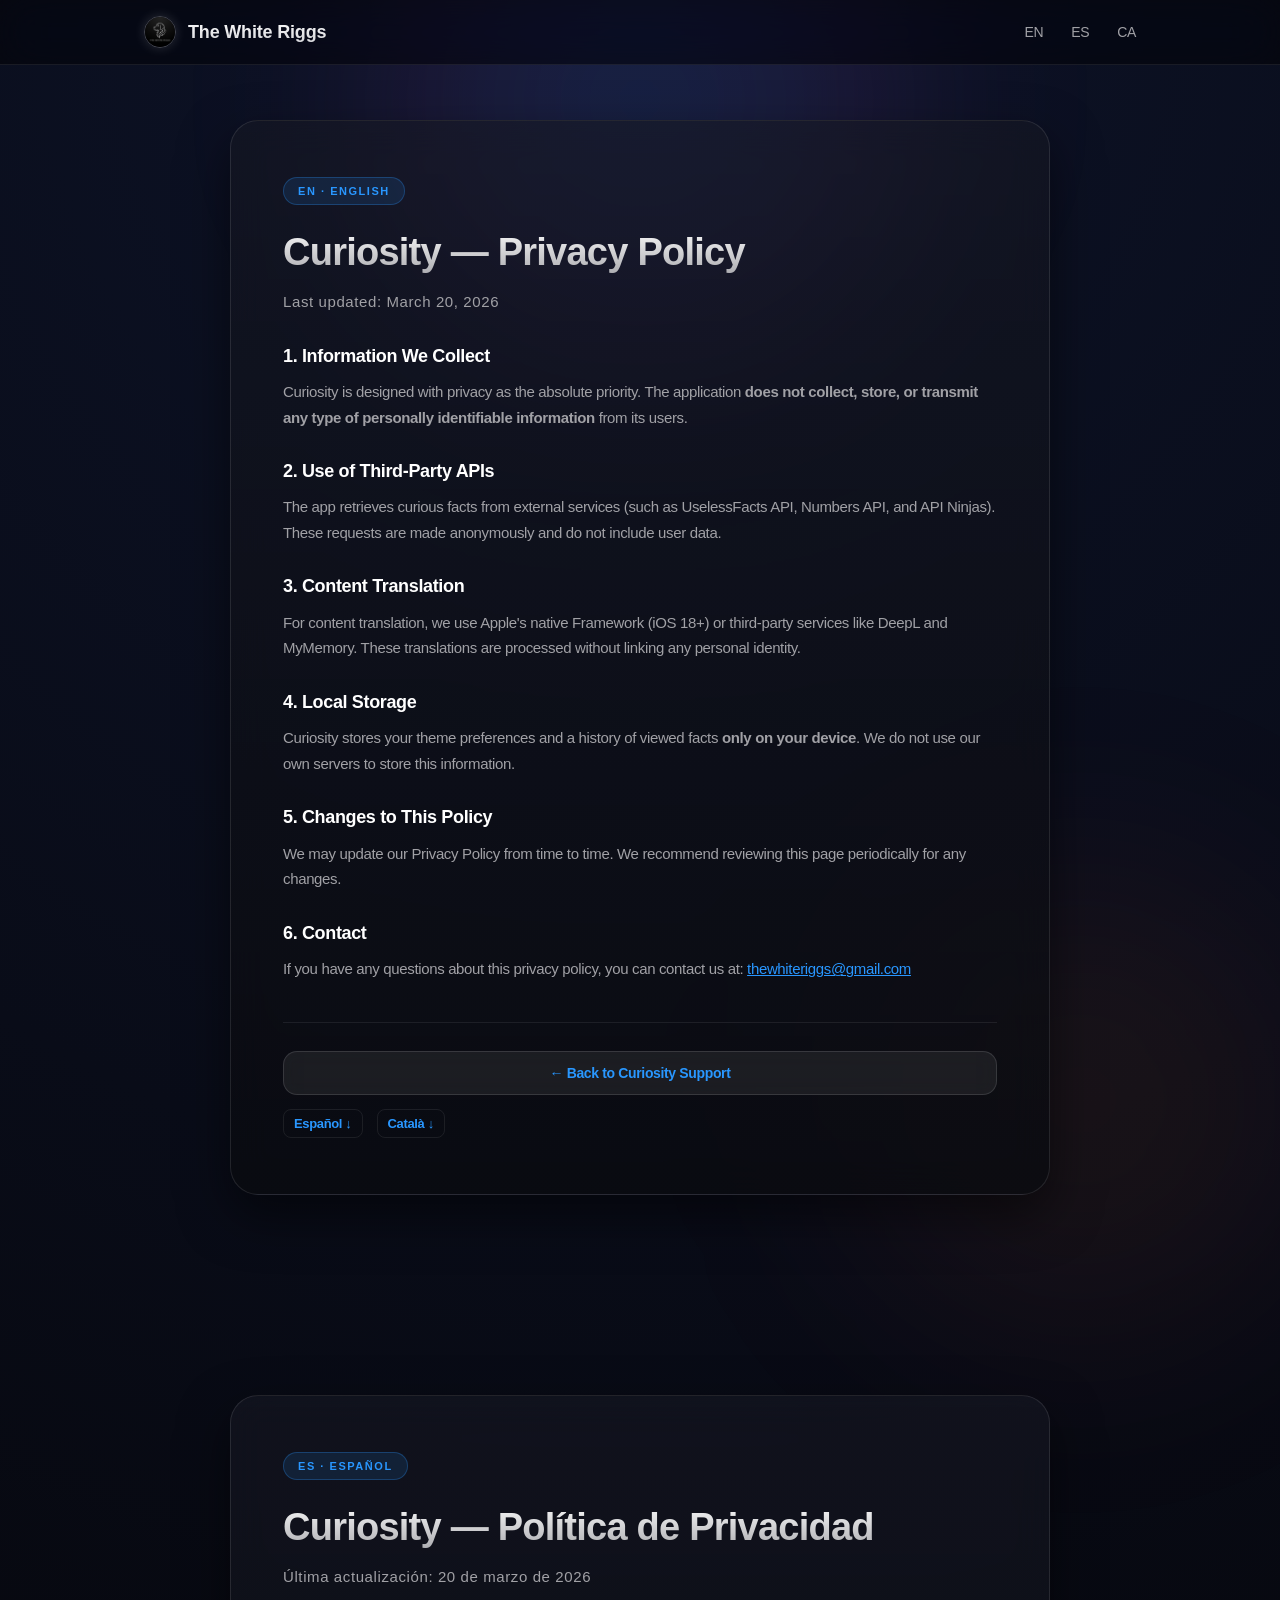
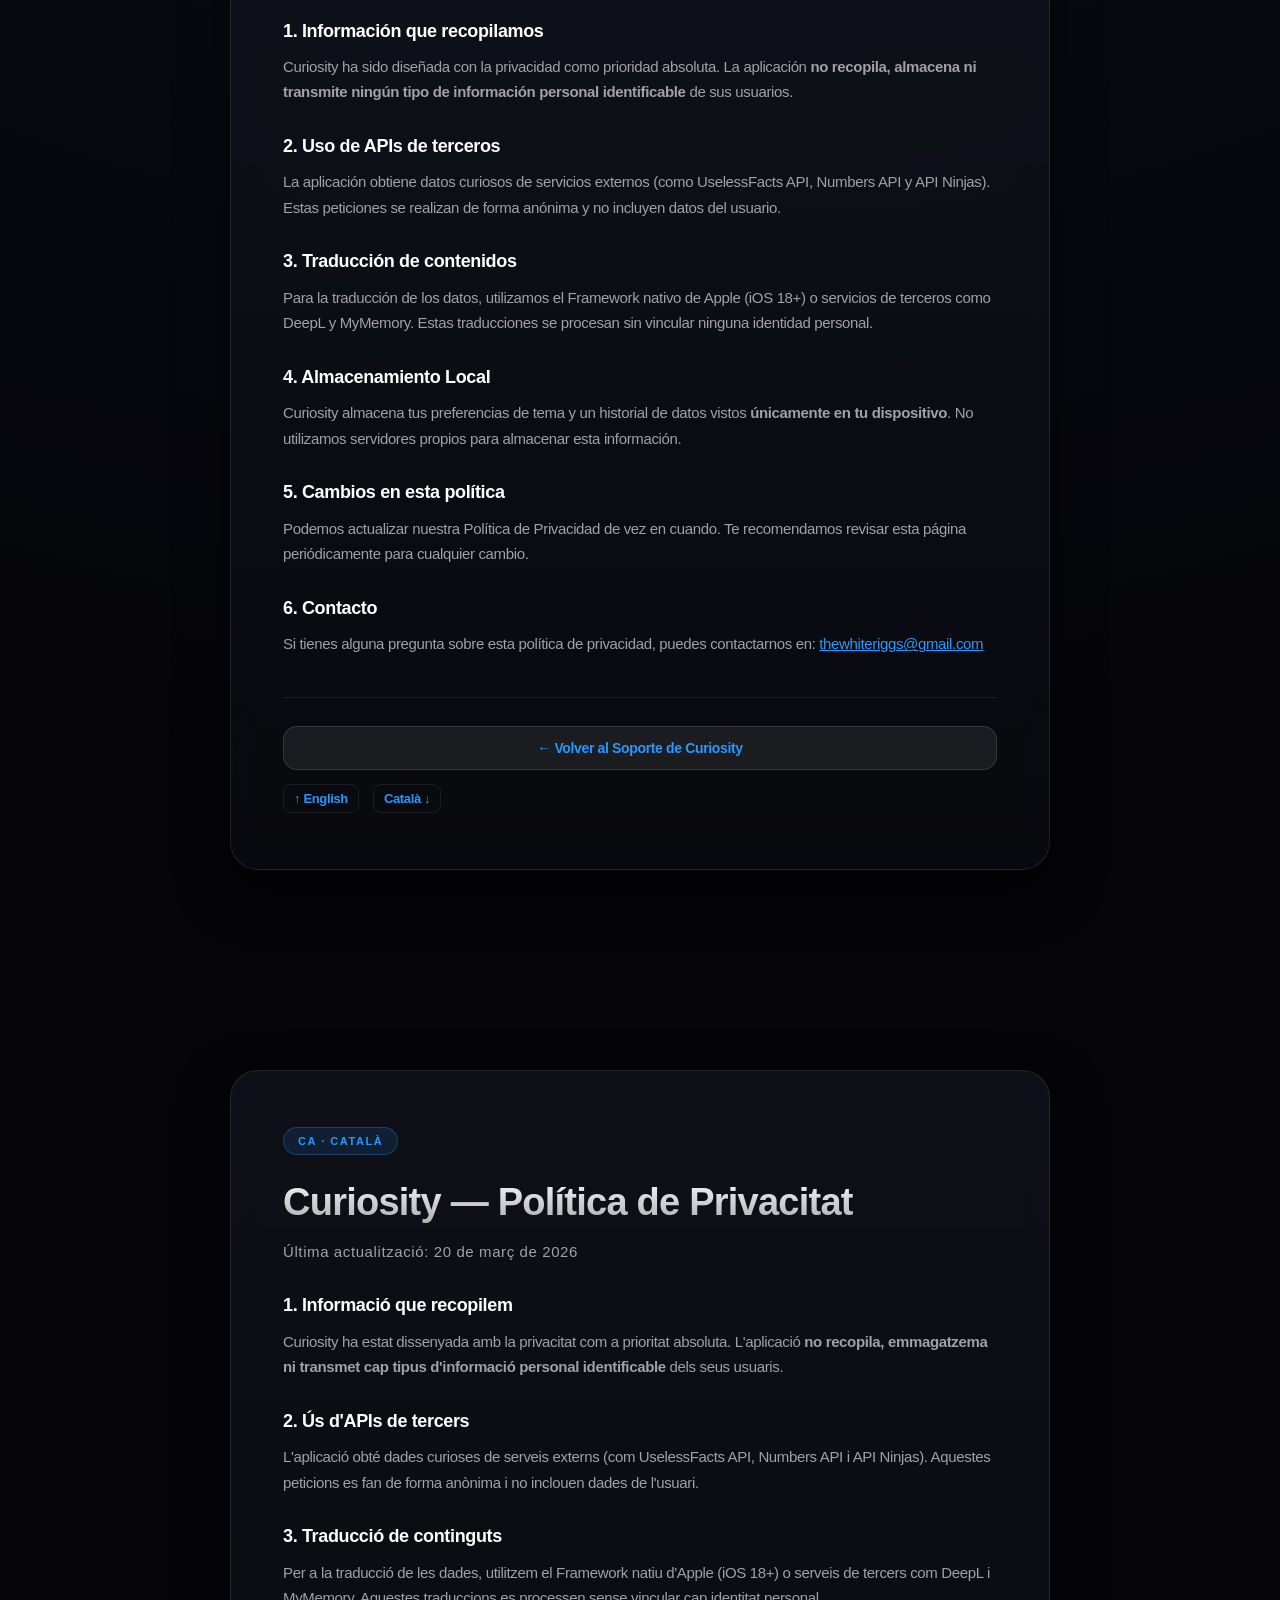
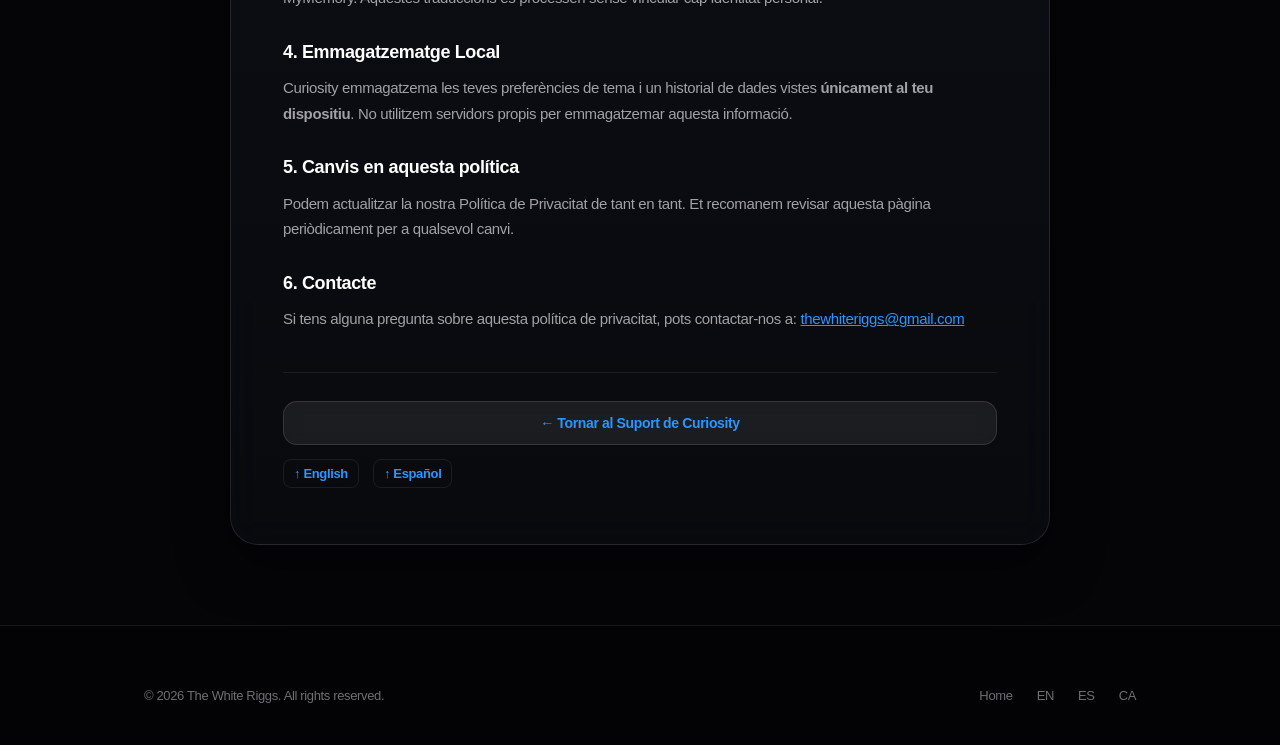
==== commit e6fa858b: "chore: replace contact email jcaboroca@gmail.com → thewhiteriggs@gmail.com Update mailto: links and " ====
--- a/privacy/curiosity-privacy.html
+++ b/privacy/curiosity-privacy.html
@@ -52,7 +52,7 @@
         <p>We may update our Privacy Policy from time to time. We recommend reviewing this page periodically for any changes.</p>
 
         <h3>6. Contact</h3>
-        <p>If you have any questions about this privacy policy, you can contact us at: <a href="mailto:jcaboroca@gmail.com">jcaboroca@gmail.com</a></p>
+        <p>If you have any questions about this privacy policy, you can contact us at: <a href="mailto:thewhiteriggs@gmail.com">thewhiteriggs@gmail.com</a></p>
 
         <div class="policy-footer-links">
           <a href="../support/curiosity.html" class="btn btn-secondary">← Back to Curiosity Support</a>
@@ -85,7 +85,7 @@
         <p>Podemos actualizar nuestra Política de Privacidad de vez en cuando. Te recomendamos revisar esta página periódicamente para cualquier cambio.</p>
 
         <h3>6. Contacto</h3>
-        <p>Si tienes alguna pregunta sobre esta política de privacidad, puedes contactarnos en: <a href="mailto:jcaboroca@gmail.com">jcaboroca@gmail.com</a></p>
+        <p>Si tienes alguna pregunta sobre esta política de privacidad, puedes contactarnos en: <a href="mailto:thewhiteriggs@gmail.com">thewhiteriggs@gmail.com</a></p>
 
         <div class="policy-footer-links">
           <a href="../support/curiosity-es.html" class="btn btn-secondary">← Volver al Soporte de Curiosity</a>
@@ -118,7 +118,7 @@
         <p>Podem actualitzar la nostra Política de Privacitat de tant en tant. Et recomanem revisar aquesta pàgina periòdicament per a qualsevol canvi.</p>
 
         <h3>6. Contacte</h3>
-        <p>Si tens alguna pregunta sobre aquesta política de privacitat, pots contactar-nos a: <a href="mailto:jcaboroca@gmail.com">jcaboroca@gmail.com</a></p>
+        <p>Si tens alguna pregunta sobre aquesta política de privacitat, pots contactar-nos a: <a href="mailto:thewhiteriggs@gmail.com">thewhiteriggs@gmail.com</a></p>
 
         <div class="policy-footer-links">
           <a href="../support/curiosity-ca.html" class="btn btn-secondary">← Tornar al Suport de Curiosity</a>
